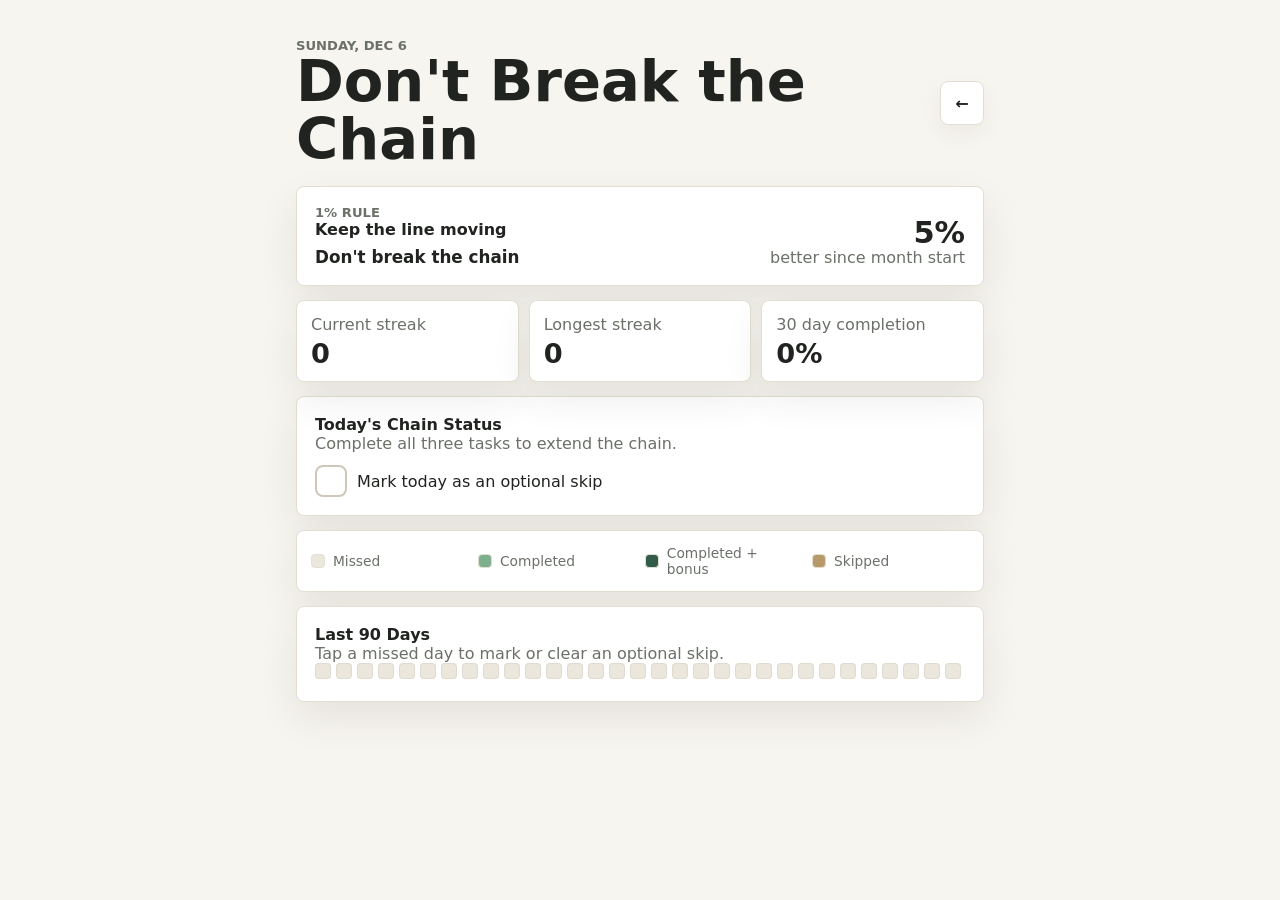
==== chain.html @ 6ca56ead "Add files via upload" ====
<!doctype html>
<html lang="en">
  <head>
    <meta charset="utf-8" />
    <meta name="viewport" content="width=device-width, initial-scale=1, viewport-fit=cover" />
    <meta name="theme-color" content="#f7f5ef" />
    <meta name="apple-mobile-web-app-capable" content="yes" />
    <meta name="apple-mobile-web-app-status-bar-style" content="default" />
    <meta name="apple-mobile-web-app-title" content="Daily Chain" />
    <title>Daily Chain</title>
    <link rel="manifest" href="manifest.webmanifest" />
    <link rel="apple-touch-icon" href="icon.svg" />
    <link rel="icon" href="icon.svg" type="image/svg+xml" />
    <link rel="stylesheet" href="styles.css" />
  </head>
  <body>
    <main class="app-shell chain-shell">
      <header class="topbar">
        <div>
          <p class="eyebrow" id="chainTodayLabel">Today</p>
          <h1>Don't Break the Chain</h1>
        </div>
        <div class="topbar-actions">
          <a class="icon-link" href="index.html" aria-label="Open dashboard" title="Dashboard">&#8592;</a>
        </div>
      </header>

      <section class="chain-hero" aria-labelledby="chainHeroTitle">
        <div>
          <p class="eyebrow">1% Rule</p>
          <h2 id="chainHeroTitle">Keep the line moving</h2>
          <p class="chain-message" id="chainMessage">Don't break the chain.</p>
        </div>
        <div class="chain-month-gain">
          <strong id="monthGain">0%</strong>
          <span>better since month start</span>
        </div>
      </section>

      <section class="chain-stats" aria-label="Streak stats">
        <article class="stat-card">
          <span>Current streak</span>
          <strong id="currentStreak">0</strong>
        </article>
        <article class="stat-card">
          <span>Longest streak</span>
          <strong id="longestStreak">0</strong>
        </article>
        <article class="stat-card">
          <span>30 day completion</span>
          <strong id="completionRate">0%</strong>
        </article>
      </section>

      <section class="chain-today" aria-labelledby="chainTodayTitle">
        <div class="section-heading">
          <div>
            <h2 id="chainTodayTitle">Today's Chain Status</h2>
            <p id="chainTodayStatus">Complete all three tasks to extend the chain.</p>
          </div>
        </div>
        <label class="skip-toggle">
          <input type="checkbox" id="skipToday" />
          <span class="checkmark" aria-hidden="true"></span>
          <span>Mark today as an optional skip</span>
        </label>
      </section>

      <section class="chain-legend" aria-label="Chain legend">
        <span><i class="legend-box level-missed"></i>Missed</span>
        <span><i class="legend-box level-complete"></i>Completed</span>
        <span><i class="legend-box level-bonus"></i>Completed + bonus</span>
        <span><i class="legend-box level-skip"></i>Skipped</span>
      </section>

      <section class="chain-grid-panel" aria-labelledby="chainGridTitle">
        <div class="section-heading">
          <div>
            <h2 id="chainGridTitle">Last 90 Days</h2>
            <p>Tap a missed day to mark or clear an optional skip.</p>
          </div>
        </div>
        <div class="chain-grid-wrap">
          <div class="chain-grid" id="chainGrid"></div>
        </div>
      </section>
    </main>

    <script src="chain.js"></script>
  </body>
</html>
---- styles.css ----
:root {
  color-scheme: light;
  --bg: #f7f5ef;
  --panel: #ffffff;
  --ink: #20231f;
  --muted: #6b7068;
  --line: #e2ded3;
  --bible: #315c48;
  --emt: #b03d35;
  --writing: #315f8c;
  --accent: #315c48;
  --shadow: 0 16px 38px rgba(51, 49, 42, 0.09);
  font-family: Inter, ui-sans-serif, system-ui, -apple-system, BlinkMacSystemFont, "Segoe UI", sans-serif;
}

* {
  box-sizing: border-box;
}

body {
  min-height: 100vh;
  margin: 0;
  background: var(--bg);
  color: var(--ink);
}

button,
input {
  font: inherit;
}

a {
  color: inherit;
  text-decoration: none;
}

.app-shell {
  width: min(100%, 720px);
  min-height: 100vh;
  margin: 0 auto;
  padding: max(18px, env(safe-area-inset-top)) 16px max(24px, env(safe-area-inset-bottom));
}

.topbar {
  display: flex;
  align-items: center;
  justify-content: space-between;
  gap: 16px;
  margin: 4px 0 18px;
}

.topbar-actions {
  display: flex;
  align-items: center;
  gap: 8px;
}

.eyebrow,
h1,
h2,
p {
  margin: 0;
}

.eyebrow {
  color: var(--muted);
  font-size: 0.82rem;
  font-weight: 700;
  text-transform: uppercase;
}

h1 {
  font-size: clamp(2rem, 9vw, 3.6rem);
  line-height: 1;
  letter-spacing: 0;
}

h2 {
  font-size: 1rem;
}

.icon-button {
  display: grid;
  width: 44px;
  height: 44px;
  place-items: center;
  border: 1px solid var(--line);
  border-radius: 8px;
  background: var(--panel);
  color: var(--ink);
  box-shadow: 0 8px 20px rgba(51, 49, 42, 0.06);
}

.icon-link {
  display: grid;
  width: 44px;
  height: 44px;
  place-items: center;
  border: 1px solid var(--line);
  border-radius: 8px;
  background: var(--panel);
  color: var(--ink);
  box-shadow: 0 8px 20px rgba(51, 49, 42, 0.06);
  font-weight: 800;
}

.summary,
.focus-panel,
.weekly,
.history,
.install-note {
  background: var(--panel);
  border: 1px solid var(--line);
  border-radius: 8px;
  box-shadow: var(--shadow);
}

.summary {
  display: flex;
  align-items: center;
  justify-content: space-between;
  gap: 18px;
  padding: 18px;
}

.summary p,
.section-heading p,
.task-card small,
.focus-panel > p,
.install-note p {
  color: var(--muted);
}

.ring {
  display: grid;
  width: 82px;
  aspect-ratio: 1;
  place-items: center;
  border-radius: 50%;
  background: conic-gradient(var(--accent) var(--daily-deg, 0deg), #e9e4d9 0deg);
  font-weight: 800;
}

.ring::before {
  content: "";
  position: absolute;
}

.ring span {
  display: grid;
  width: 62px;
  aspect-ratio: 1;
  place-items: center;
  border-radius: 50%;
  background: var(--panel);
}

.task-list {
  display: grid;
  gap: 10px;
  margin: 14px 0;
}

.task-card {
  display: grid;
  grid-template-columns: 36px 1fr;
  align-items: center;
  gap: 12px;
  min-height: 72px;
  padding: 14px;
  border: 1px solid var(--line);
  border-left: 5px solid var(--category-color);
  border-radius: 8px;
  background: var(--panel);
  box-shadow: 0 10px 24px rgba(51, 49, 42, 0.06);
  -webkit-tap-highlight-color: transparent;
}

.task-card input {
  position: absolute;
  opacity: 0;
  pointer-events: none;
}

.task-card strong,
.task-card small {
  display: block;
}

.task-card strong {
  font-size: 1.05rem;
}

.task-bible {
  --category-color: var(--bible);
}

.task-emt {
  --category-color: var(--emt);
}

.task-writing {
  --category-color: var(--writing);
}

.checkmark {
  display: grid;
  width: 32px;
  aspect-ratio: 1;
  place-items: center;
  border: 2px solid #cfc8ba;
  border-radius: 8px;
  color: #fff;
}

.task-card input:checked + .checkmark {
  border-color: var(--category-color);
  background: var(--category-color);
}

.task-card input:checked + .checkmark::after {
  content: "\2713";
  font-weight: 900;
}

.task-card:has(input:checked) {
  background: color-mix(in srgb, var(--category-color) 9%, white);
}

.focus-panel {
  display: grid;
  gap: 8px;
  margin-bottom: 14px;
  padding: 18px;
  transition: background 180ms ease, border-color 180ms ease, transform 180ms ease;
}

.focus-panel.challenge-complete {
  border-color: color-mix(in srgb, var(--accent) 50%, var(--line));
  background: color-mix(in srgb, var(--accent) 10%, white);
  transform: translateY(-1px);
}

.focus-panel h2 {
  font-size: 1.15rem;
}

.focus-panel > p:not(.eyebrow) {
  color: var(--ink);
  font-size: 1.08rem;
  font-weight: 800;
}

.challenge-status {
  width: fit-content;
  padding: 5px 9px;
  border-radius: 999px;
  background: #eee9df;
  color: var(--muted);
  font-size: 0.78rem;
}

.challenge-complete .challenge-status {
  background: var(--accent);
  color: #fff;
}

.focus-task {
  display: grid;
  grid-template-columns: 32px 1fr;
  align-items: center;
  gap: 10px;
  margin-top: 6px;
  padding-top: 12px;
  border-top: 1px solid var(--line);
  color: var(--muted);
  font-size: 0.95rem;
  line-height: 1.35;
}

.focus-task input {
  position: absolute;
  opacity: 0;
  pointer-events: none;
}

.focus-task input:checked + .checkmark {
  border-color: var(--accent);
  background: var(--accent);
}

.focus-task input:checked + .checkmark::after {
  content: "\2713";
  font-weight: 900;
}

.focus-task:has(input:checked) span:last-child {
  text-decoration: line-through;
  text-decoration-thickness: 2px;
}

.weekly {
  padding: 18px;
}

.section-heading {
  display: flex;
  align-items: flex-start;
  justify-content: space-between;
  gap: 12px;
}

.progress-track {
  height: 12px;
  margin: 16px 0;
  overflow: hidden;
  border-radius: 999px;
  background: #e9e4d9;
}

.progress-track span {
  display: block;
  width: var(--weekly-width, 0%);
  height: 100%;
  border-radius: inherit;
  background: linear-gradient(90deg, var(--bible), var(--writing));
  transition: width 180ms ease;
}

.week-grid {
  display: grid;
  gap: 8px;
}

.day-cell {
  display: grid;
  gap: 5px;
  min-height: 94px;
  padding: 10px;
  border: 1px solid var(--line);
  border-radius: 8px;
  background: #fbfaf6;
}

.day-cell strong {
  font-size: 0.78rem;
}

.day-cell span {
  color: var(--muted);
  font-size: 0.72rem;
}

.day-cell small {
  color: var(--ink);
  font-size: 0.8rem;
  font-weight: 800;
  line-height: 1.2;
}

.day-cell em {
  color: var(--muted);
  font-size: 0.76rem;
  font-style: normal;
  line-height: 1.25;
}

.day-cell b {
  width: fit-content;
  margin-top: 2px;
  padding: 3px 6px;
  border-radius: 999px;
  background: #eee9df;
  color: var(--muted);
  font-size: 0.68rem;
}

.day-cell.challenge-done {
  background: color-mix(in srgb, var(--accent) 8%, white);
}

.day-cell.challenge-done b {
  background: var(--accent);
  color: #fff;
}

.day-cell.today {
  border-color: var(--accent);
}

.history {
  margin-top: 14px;
  padding: 18px;
}

.history-list {
  display: grid;
  gap: 8px;
  margin-top: 14px;
}

.history-item {
  display: flex;
  align-items: center;
  justify-content: space-between;
  gap: 12px;
  padding: 12px;
  border: 1px solid var(--line);
  border-radius: 8px;
  background: #fbfaf6;
}

.history-item strong,
.history-item span {
  display: block;
}

.history-item span {
  color: var(--muted);
  font-size: 0.78rem;
}

.install-note {
  margin-top: 14px;
  padding: 14px 16px;
  font-size: 0.9rem;
}

.chain-shell {
  padding-bottom: max(28px, env(safe-area-inset-bottom));
}

.chain-hero,
.chain-today,
.chain-grid-panel,
.chain-legend,
.stat-card {
  background: var(--panel);
  border: 1px solid var(--line);
  border-radius: 8px;
  box-shadow: var(--shadow);
}

.chain-hero {
  display: flex;
  align-items: flex-end;
  justify-content: space-between;
  gap: 18px;
  padding: 18px;
}

.chain-message {
  margin-top: 8px;
  color: var(--ink);
  font-size: 1.05rem;
  font-weight: 800;
}

.chain-month-gain {
  text-align: right;
}

.chain-month-gain strong {
  display: block;
  font-size: 1.9rem;
  line-height: 1;
}

.chain-month-gain span,
.stat-card span,
.chain-grid-panel p,
.chain-today p {
  color: var(--muted);
}

.chain-stats {
  display: grid;
  gap: 10px;
  margin: 14px 0;
}

.stat-card {
  padding: 14px;
}

.stat-card strong {
  display: block;
  margin-top: 6px;
  font-size: 1.7rem;
  line-height: 1;
}

.chain-today,
.chain-grid-panel {
  padding: 18px;
}

.skip-toggle {
  display: grid;
  grid-template-columns: 32px 1fr;
  align-items: center;
  gap: 10px;
  margin-top: 12px;
}

.skip-toggle input {
  position: absolute;
  opacity: 0;
  pointer-events: none;
}

.skip-toggle input:checked + .checkmark {
  border-color: #917043;
  background: #917043;
}

.skip-toggle input:checked + .checkmark::after {
  content: "\2713";
  font-weight: 900;
}

.chain-legend {
  display: grid;
  grid-template-columns: repeat(2, minmax(0, 1fr));
  gap: 10px;
  margin: 14px 0;
  padding: 14px;
  font-size: 0.86rem;
  color: var(--muted);
}

.chain-legend span {
  display: flex;
  align-items: center;
  gap: 8px;
}

.legend-box {
  width: 14px;
  height: 14px;
  border-radius: 4px;
  border: 1px solid var(--line);
}

.chain-grid-wrap {
  overflow-x: auto;
  padding-bottom: 4px;
}

.chain-grid {
  display: grid;
  grid-template-columns: repeat(13, 16px);
  grid-auto-rows: 16px;
  grid-auto-flow: column;
  gap: 5px;
  width: fit-content;
}

.chain-cell {
  width: 16px;
  height: 16px;
  border-radius: 4px;
  border: 1px solid rgba(32, 35, 31, 0.06);
  background: #ece7dd;
  cursor: pointer;
}

.chain-cell.today {
  outline: 2px solid var(--ink);
  outline-offset: 2px;
}

.chain-cell:focus-visible {
  outline: 2px solid var(--ink);
  outline-offset: 2px;
}

.chain-cell.locked {
  cursor: default;
}

.level-missed {
  background: #ece7dd;
}

.level-complete {
  background: #7fb08e;
}

.level-bonus {
  background: #315c48;
}

.level-skip {
  background: #b89a6a;
}

@media (min-width: 680px) {
  .chain-stats {
    grid-template-columns: repeat(3, minmax(0, 1fr));
  }

  .chain-legend {
    grid-template-columns: repeat(4, minmax(0, 1fr));
  }
}

@media (min-width: 680px) {
  .app-shell {
    padding-top: 34px;
  }

  .task-list {
    grid-template-columns: repeat(3, 1fr);
  }

  .task-card {
    grid-template-columns: 1fr;
    align-content: start;
    min-height: 132px;
  }

  .week-grid {
    grid-template-columns: repeat(7, minmax(0, 1fr));
  }

  .day-cell {
    min-height: 164px;
  }
}
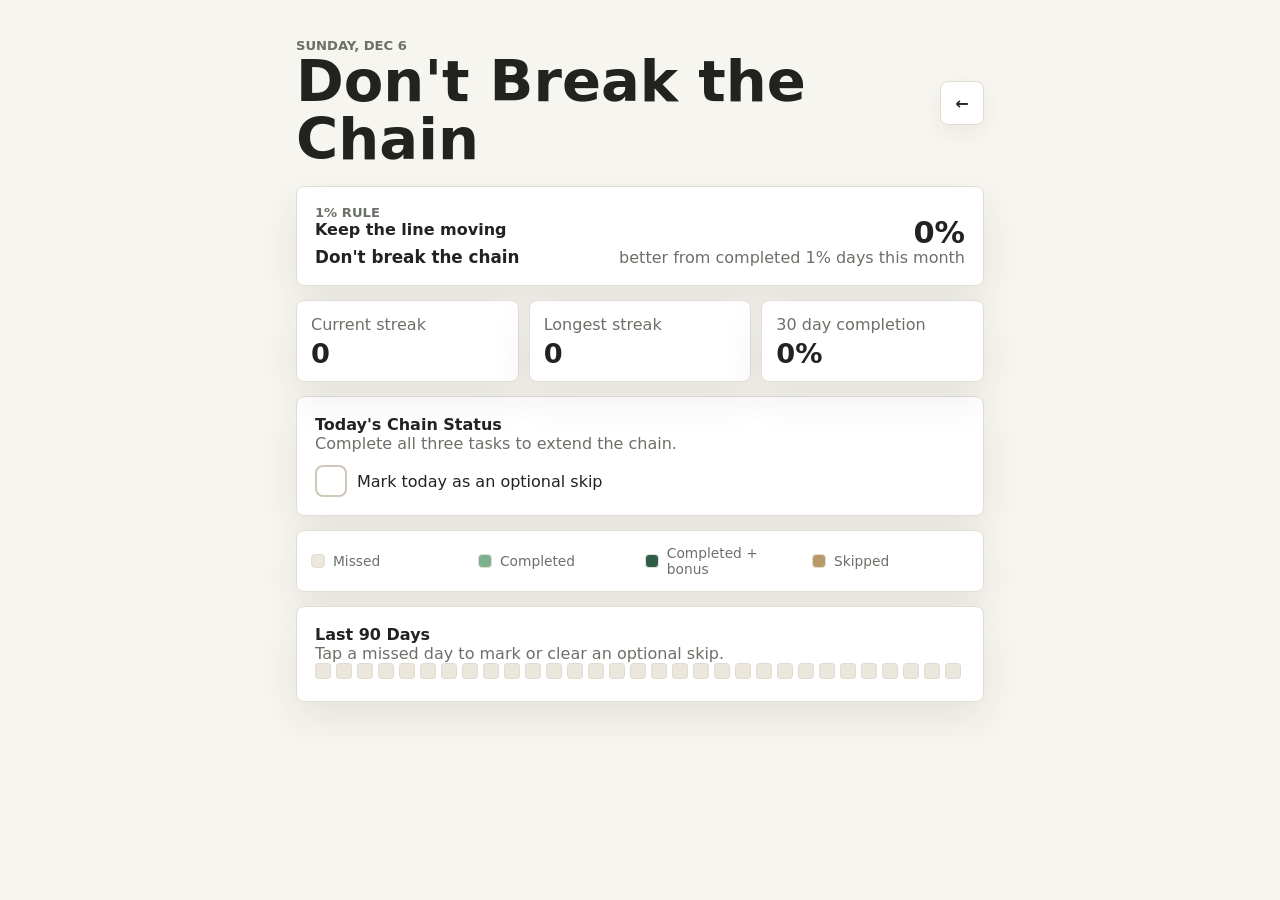
==== commit 073d6e7e: "Add files via upload" ====
--- a/chain.html
+++ b/chain.html
@@ -33,7 +33,7 @@
         </div>
         <div class="chain-month-gain">
           <strong id="monthGain">0%</strong>
-          <span>better since month start</span>
+          <span>better from completed 1% days this month</span>
         </div>
       </section>
 
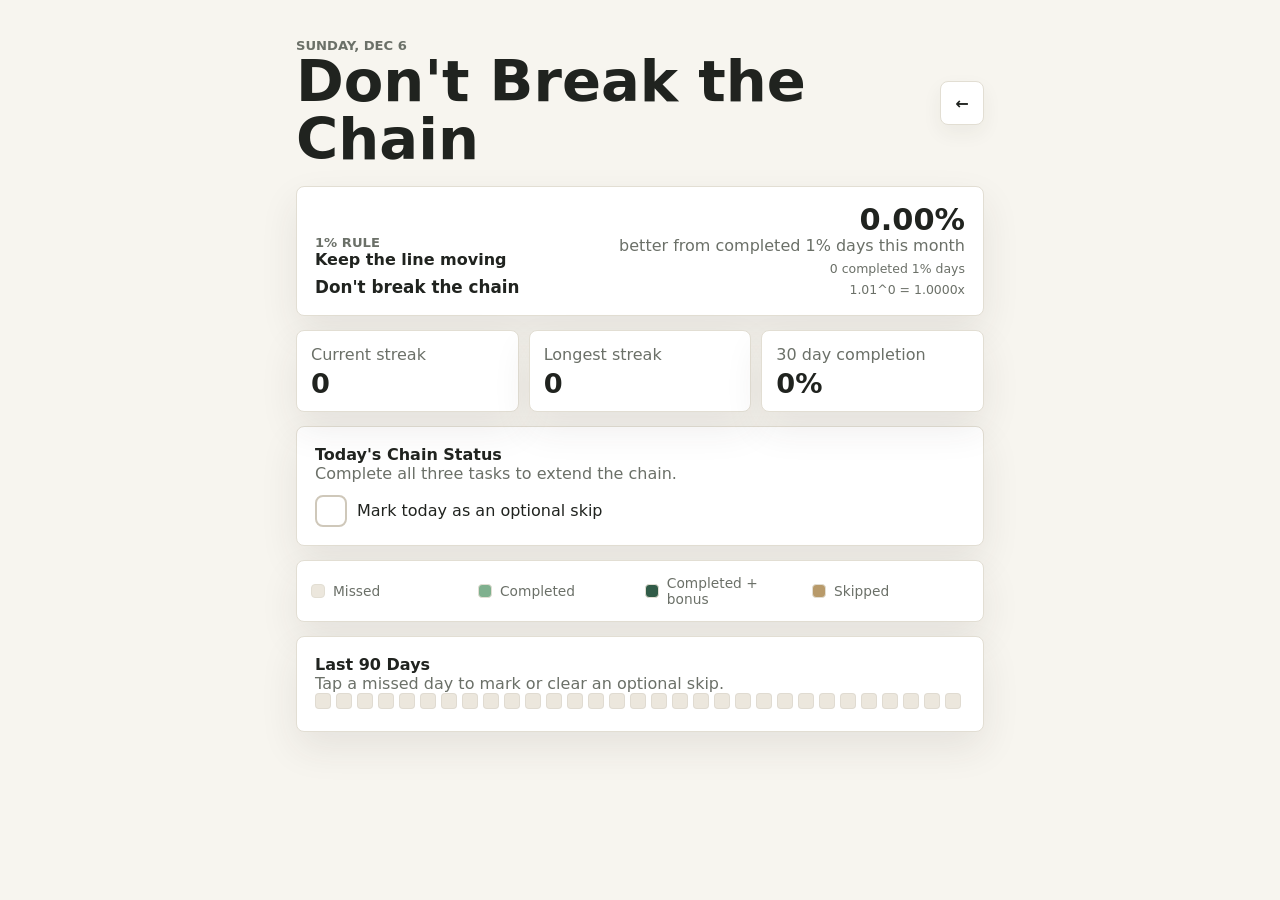
==== commit 585a3d9a: "Add files via upload" ====
--- a/chain.html
+++ b/chain.html
@@ -32,8 +32,10 @@
           <p class="chain-message" id="chainMessage">Don't break the chain.</p>
         </div>
         <div class="chain-month-gain">
-          <strong id="monthGain">0%</strong>
+          <strong id="monthGain">0.00%</strong>
           <span>better from completed 1% days this month</span>
+          <small id="monthGainMeta">0 completed 1% days</small>
+          <small id="monthGainFormula">1.01^0 = 1.0000x</small>
         </div>
       </section>
 
--- a/styles.css
+++ b/styles.css
@@ -473,6 +473,13 @@
   color: var(--muted);
 }
 
+.chain-month-gain small {
+  display: block;
+  margin-top: 6px;
+  color: var(--muted);
+  font-size: 0.78rem;
+}
+
 .chain-stats {
   display: grid;
   gap: 10px;
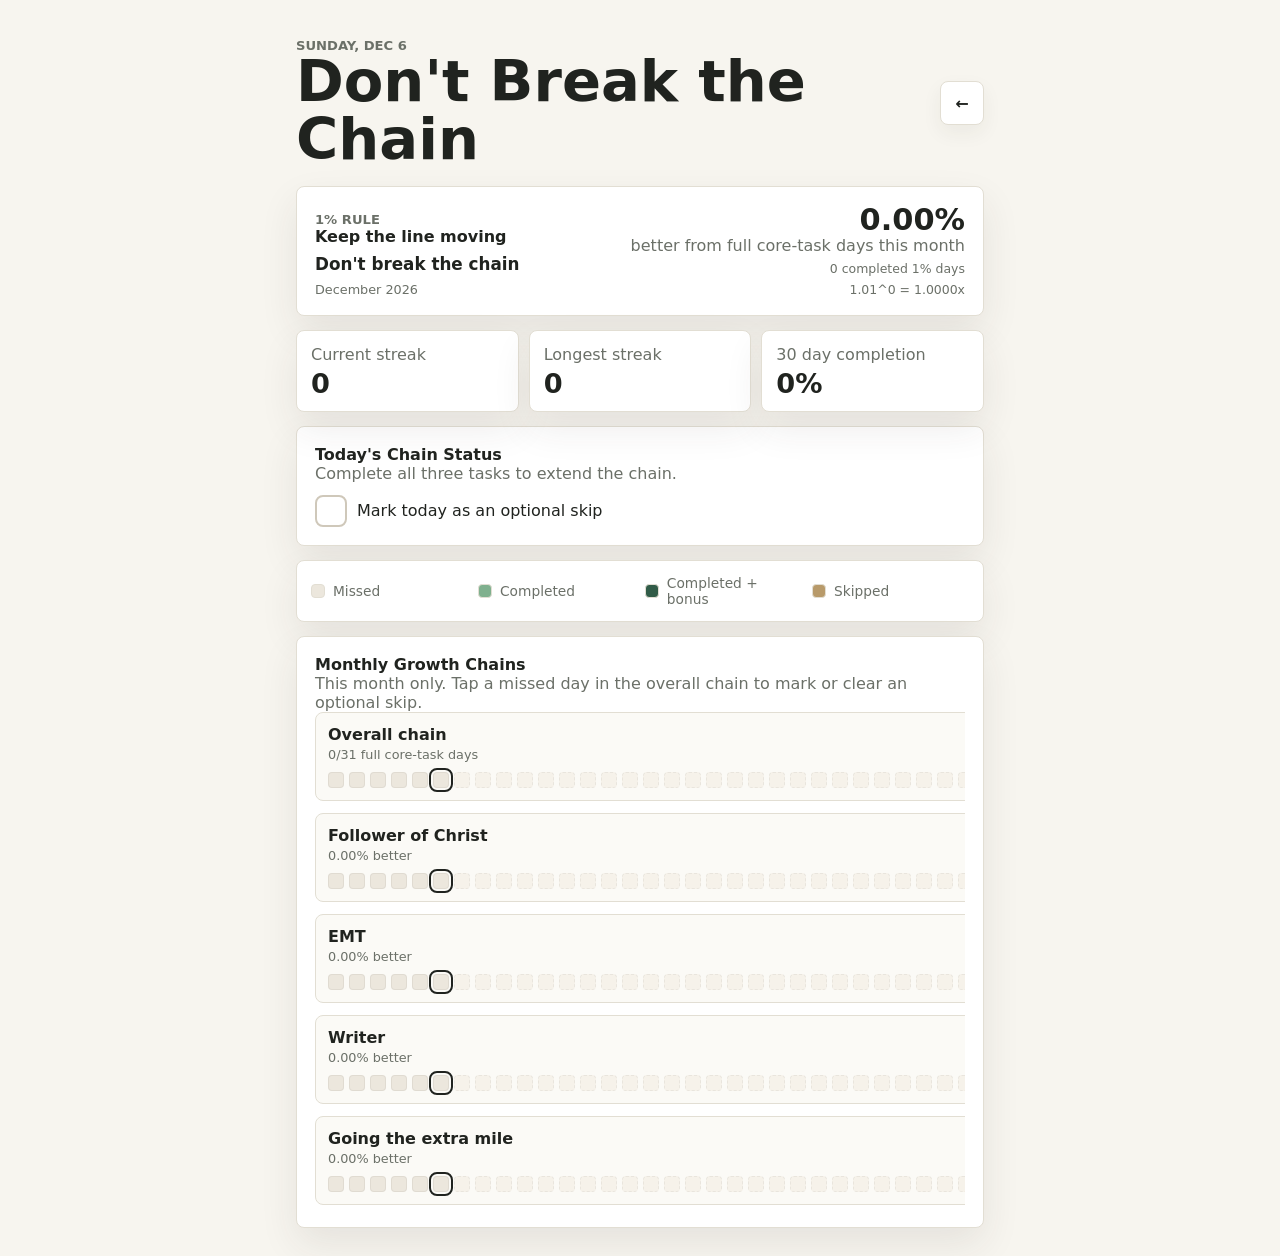
==== commit 8e6b0867: "Add files via upload" ====
--- a/chain.html
+++ b/chain.html
@@ -30,10 +30,11 @@
           <p class="eyebrow">1% Rule</p>
           <h2 id="chainHeroTitle">Keep the line moving</h2>
           <p class="chain-message" id="chainMessage">Don't break the chain.</p>
+          <small class="chain-month-label" id="chainMonthLabel">This month</small>
         </div>
         <div class="chain-month-gain">
           <strong id="monthGain">0.00%</strong>
-          <span>better from completed 1% days this month</span>
+          <span>better from full core-task days this month</span>
           <small id="monthGainMeta">0 completed 1% days</small>
           <small id="monthGainFormula">1.01^0 = 1.0000x</small>
         </div>
@@ -78,12 +79,46 @@
       <section class="chain-grid-panel" aria-labelledby="chainGridTitle">
         <div class="section-heading">
           <div>
-            <h2 id="chainGridTitle">Last 90 Days</h2>
-            <p>Tap a missed day to mark or clear an optional skip.</p>
+            <h2 id="chainGridTitle">Monthly Growth Chains</h2>
+            <p id="chainGridSubtitle">This month only. Tap a missed day in the overall chain to mark or clear an optional skip.</p>
           </div>
         </div>
-        <div class="chain-grid-wrap">
-          <div class="chain-grid" id="chainGrid"></div>
+        <div class="chain-grid-wrap chain-grid-stack">
+          <article class="habit-panel">
+            <div class="habit-copy">
+              <strong>Overall chain</strong>
+              <span id="overallHabitMeta">0 completed days</span>
+            </div>
+            <div class="chain-grid month-grid" id="chainGrid"></div>
+          </article>
+          <article class="habit-panel">
+            <div class="habit-copy">
+              <strong>Follower of Christ</strong>
+              <span id="bibleGain">0.00% better</span>
+            </div>
+            <div class="chain-grid month-grid" id="bibleGrid"></div>
+          </article>
+          <article class="habit-panel">
+            <div class="habit-copy">
+              <strong>EMT</strong>
+              <span id="emtGain">0.00% better</span>
+            </div>
+            <div class="chain-grid month-grid" id="emtGrid"></div>
+          </article>
+          <article class="habit-panel">
+            <div class="habit-copy">
+              <strong>Writer</strong>
+              <span id="writingGain">0.00% better</span>
+            </div>
+            <div class="chain-grid month-grid" id="writingGrid"></div>
+          </article>
+          <article class="habit-panel">
+            <div class="habit-copy">
+              <strong>Going the extra mile</strong>
+              <span id="bonusGain">0.00% better</span>
+            </div>
+            <div class="chain-grid month-grid" id="bonusGrid"></div>
+          </article>
         </div>
       </section>
     </main>
--- a/styles.css
+++ b/styles.css
@@ -456,6 +456,13 @@
   font-weight: 800;
 }
 
+.chain-month-label {
+  display: block;
+  margin-top: 8px;
+  color: var(--muted);
+  font-size: 0.8rem;
+}
+
 .chain-month-gain {
   text-align: right;
 }
@@ -554,6 +561,31 @@
   padding-bottom: 4px;
 }
 
+.chain-grid-stack {
+  display: grid;
+  gap: 12px;
+}
+
+.habit-panel {
+  display: grid;
+  gap: 10px;
+  padding: 12px;
+  border: 1px solid var(--line);
+  border-radius: 8px;
+  background: #fbfaf6;
+}
+
+.habit-copy strong,
+.habit-copy span {
+  display: block;
+}
+
+.habit-copy span {
+  margin-top: 3px;
+  color: var(--muted);
+  font-size: 0.8rem;
+}
+
 .chain-grid {
   display: grid;
   grid-template-columns: repeat(13, 16px);
@@ -561,6 +593,10 @@
   grid-auto-flow: column;
   gap: 5px;
   width: fit-content;
+}
+
+.month-grid {
+  grid-template-columns: repeat(7, 16px);
 }
 
 .chain-cell {
@@ -602,6 +638,11 @@
   background: #b89a6a;
 }
 
+.level-future {
+  background: #f6f2ea;
+  border-style: dashed;
+}
+
 @media (min-width: 680px) {
   .chain-stats {
     grid-template-columns: repeat(3, minmax(0, 1fr));
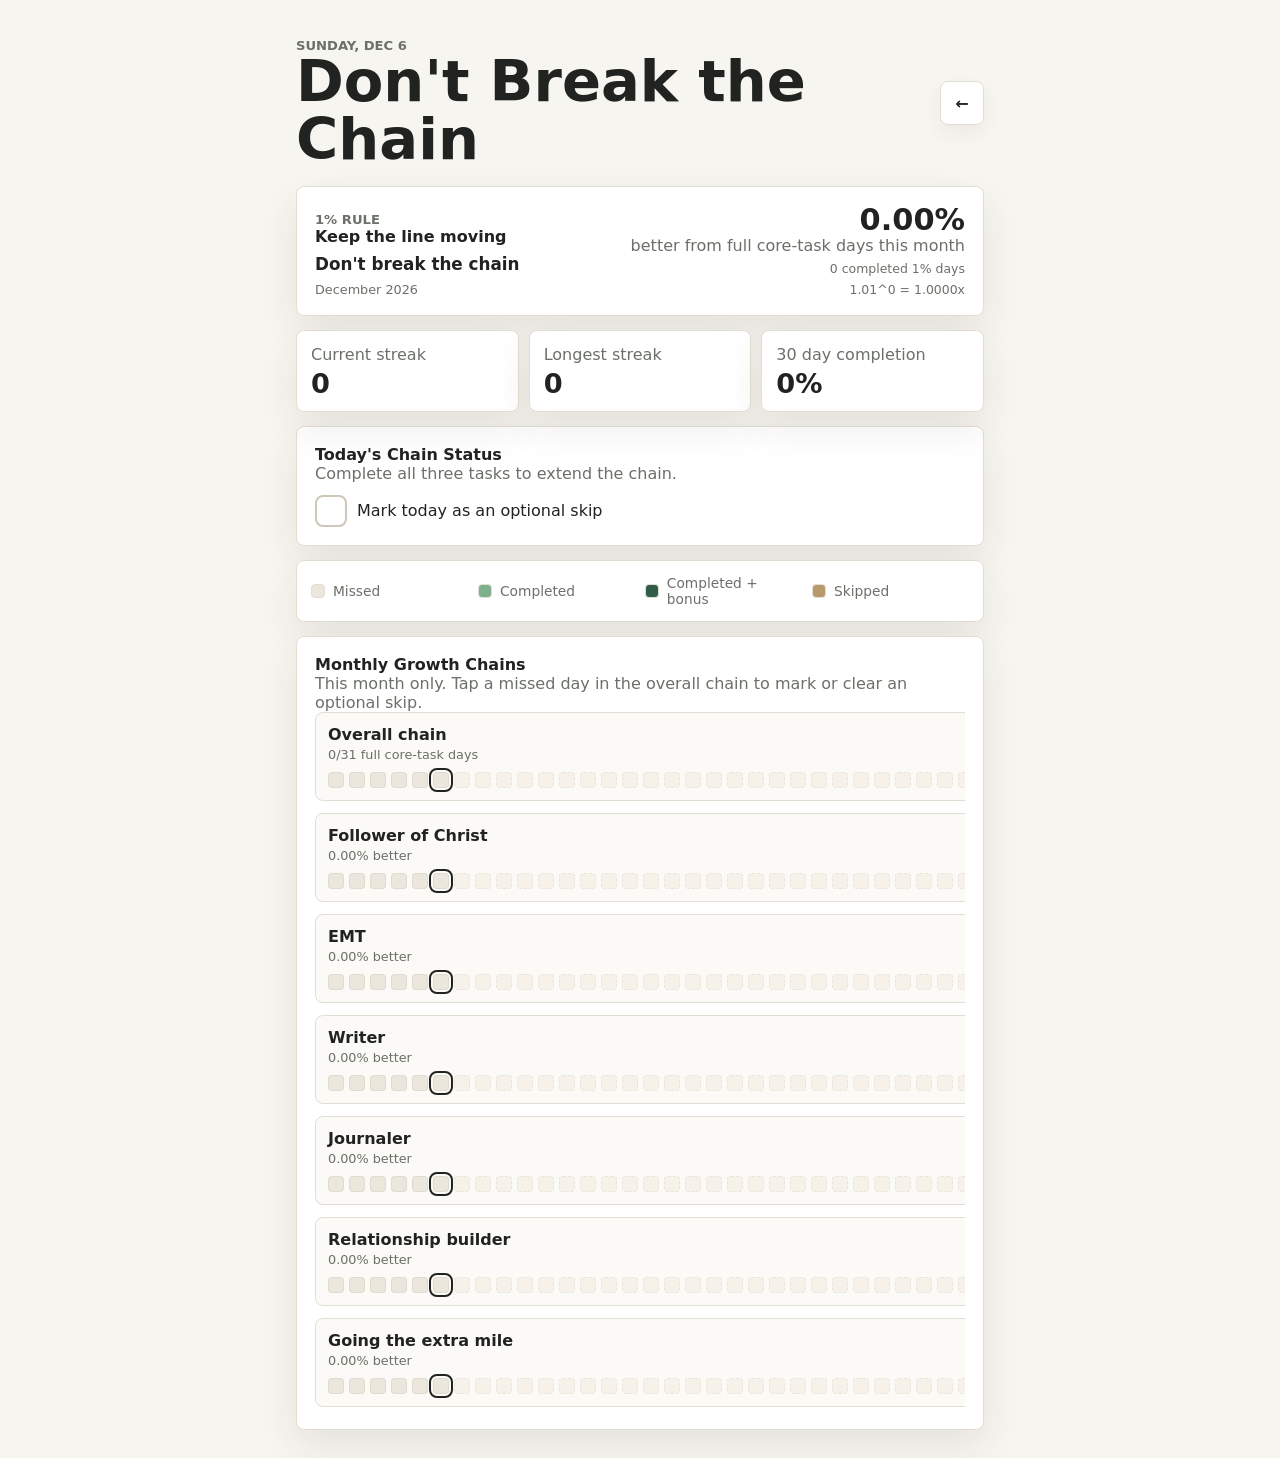
==== commit 049e9f17: "Add files via upload" ====
--- a/chain.html
+++ b/chain.html
@@ -114,6 +114,20 @@
           </article>
           <article class="habit-panel">
             <div class="habit-copy">
+              <strong>Journaler</strong>
+              <span id="journalGain">0.00% better</span>
+            </div>
+            <div class="chain-grid month-grid" id="journalGrid"></div>
+          </article>
+          <article class="habit-panel">
+            <div class="habit-copy">
+              <strong>Relationship builder</strong>
+              <span id="relationshipGain">0.00% better</span>
+            </div>
+            <div class="chain-grid month-grid" id="relationshipGrid"></div>
+          </article>
+          <article class="habit-panel">
+            <div class="habit-copy">
               <strong>Going the extra mile</strong>
               <span id="bonusGain">0.00% better</span>
             </div>
--- a/styles.css
+++ b/styles.css
@@ -8,6 +8,8 @@
   --bible: #315c48;
   --emt: #b03d35;
   --writing: #315f8c;
+  --journal: #7a5c3c;
+  --relationship: #8c4b73;
   --accent: #315c48;
   --shadow: 0 16px 38px rgba(51, 49, 42, 0.09);
   font-family: Inter, ui-sans-serif, system-ui, -apple-system, BlinkMacSystemFont, "Segoe UI", sans-serif;
@@ -201,6 +203,14 @@
 
 .task-writing {
   --category-color: var(--writing);
+}
+
+.task-journal {
+  --category-color: var(--journal);
+}
+
+.task-relationship {
+  --category-color: var(--relationship);
 }
 
 .checkmark {
@@ -659,7 +669,7 @@
   }
 
   .task-list {
-    grid-template-columns: repeat(3, 1fr);
+    grid-template-columns: repeat(2, 1fr);
   }
 
   .task-card {
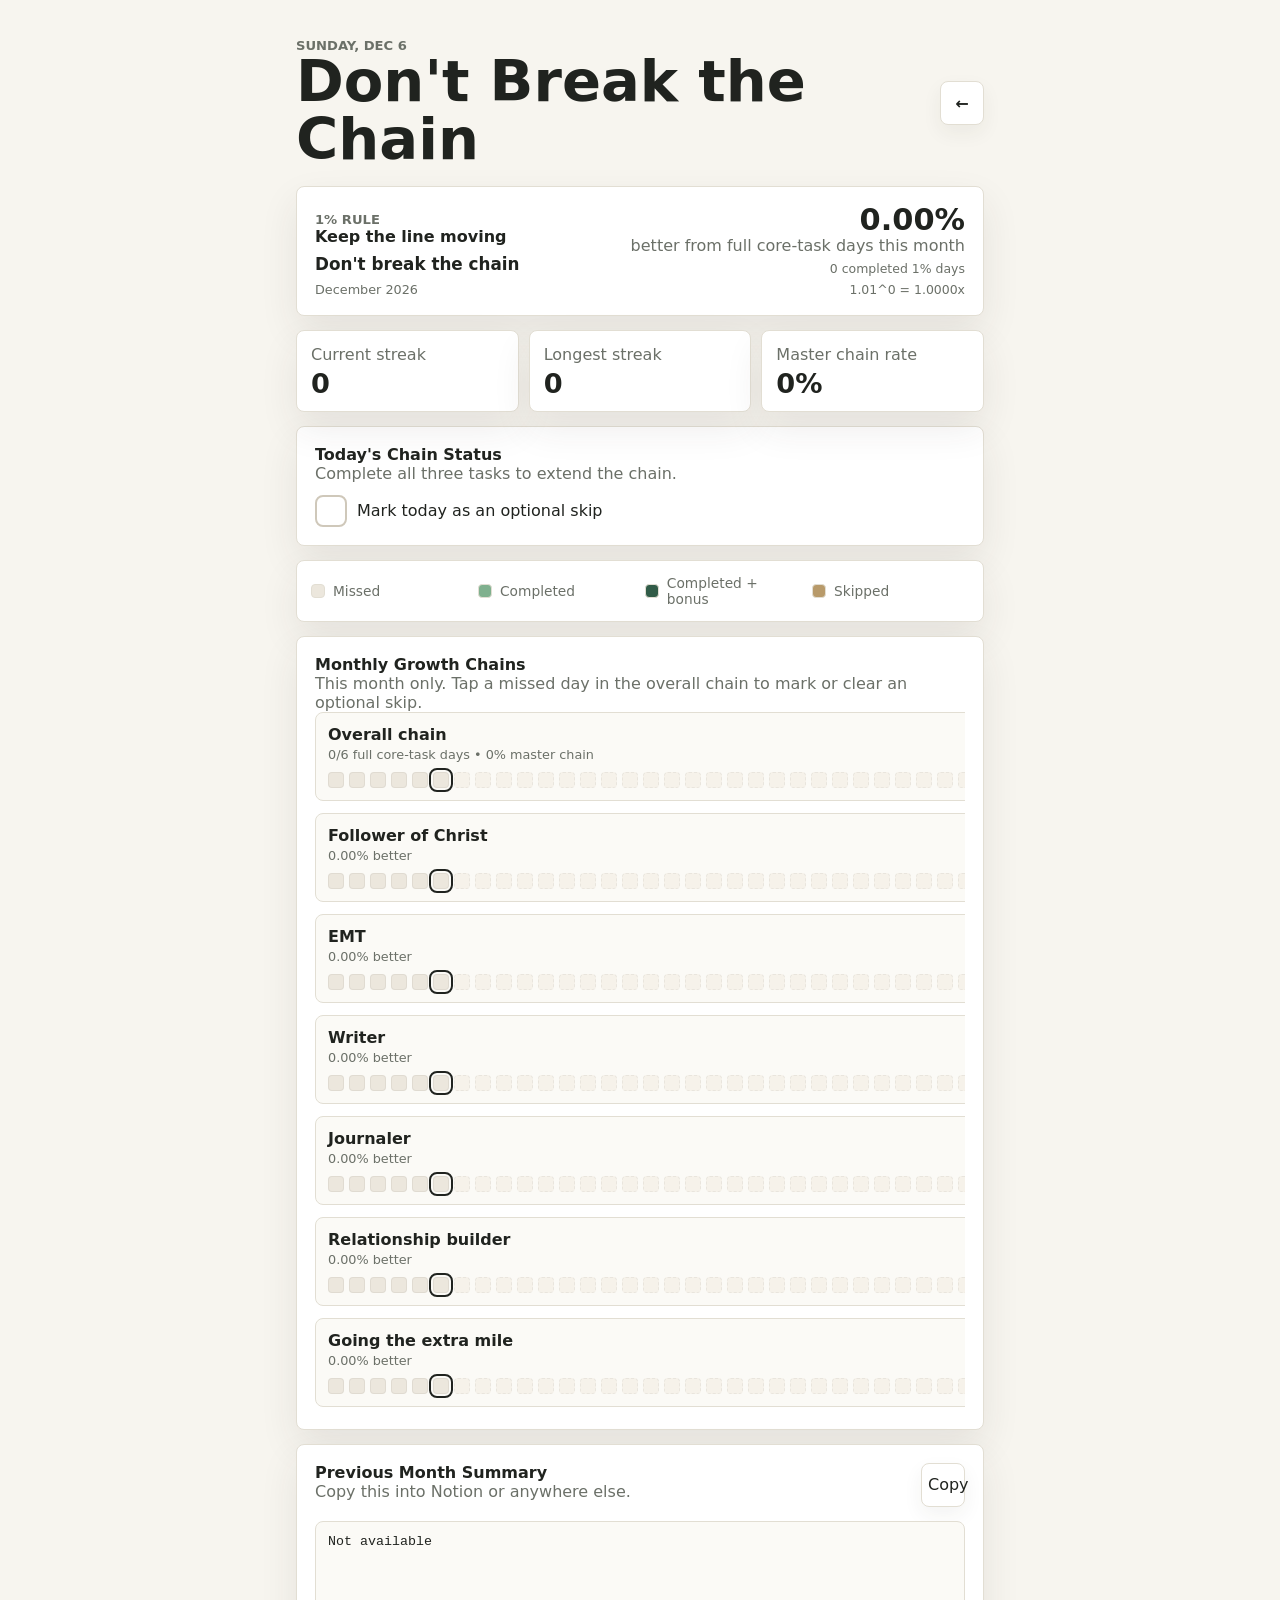
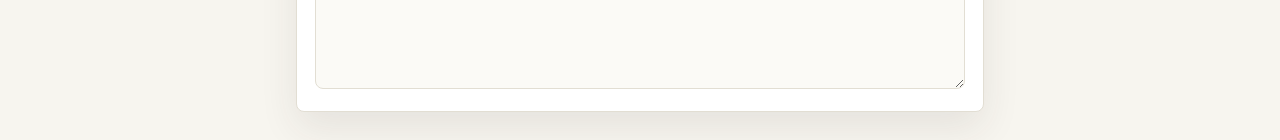
==== commit ee40675b: "Add files via upload" ====
--- a/chain.html
+++ b/chain.html
@@ -50,7 +50,7 @@
           <strong id="longestStreak">0</strong>
         </article>
         <article class="stat-card">
-          <span>30 day completion</span>
+          <span id="masterRateLabel">Master chain rate</span>
           <strong id="completionRate">0%</strong>
         </article>
       </section>
@@ -135,6 +135,19 @@
           </article>
         </div>
       </section>
+
+      <section class="chain-notes" aria-labelledby="chainNotesTitle">
+        <div class="section-heading">
+          <div>
+            <h2 id="chainNotesTitle">Previous Month Summary</h2>
+            <p>Copy this into Notion or anywhere else.</p>
+          </div>
+          <button class="icon-button" id="copyMonthSummary" type="button" aria-label="Copy previous month summary" title="Copy summary">
+            <span aria-hidden="true">Copy</span>
+          </button>
+        </div>
+        <textarea class="summary-output" id="monthSummaryOutput" readonly>Not available</textarea>
+      </section>
     </main>
 
     <script src="chain.js"></script>
--- a/styles.css
+++ b/styles.css
@@ -443,6 +443,7 @@
 .chain-hero,
 .chain-today,
 .chain-grid-panel,
+.chain-notes,
 .chain-legend,
 .stat-card {
   background: var(--panel);
@@ -515,8 +516,25 @@
 }
 
 .chain-today,
-.chain-grid-panel {
+.chain-grid-panel,
+.chain-notes {
   padding: 18px;
+}
+
+.chain-notes {
+  margin-top: 14px;
+}
+
+.summary-output {
+  width: 100%;
+  min-height: 168px;
+  margin-top: 14px;
+  padding: 12px;
+  border: 1px solid var(--line);
+  border-radius: 8px;
+  background: #fbfaf6;
+  color: var(--ink);
+  resize: vertical;
 }
 
 .skip-toggle {
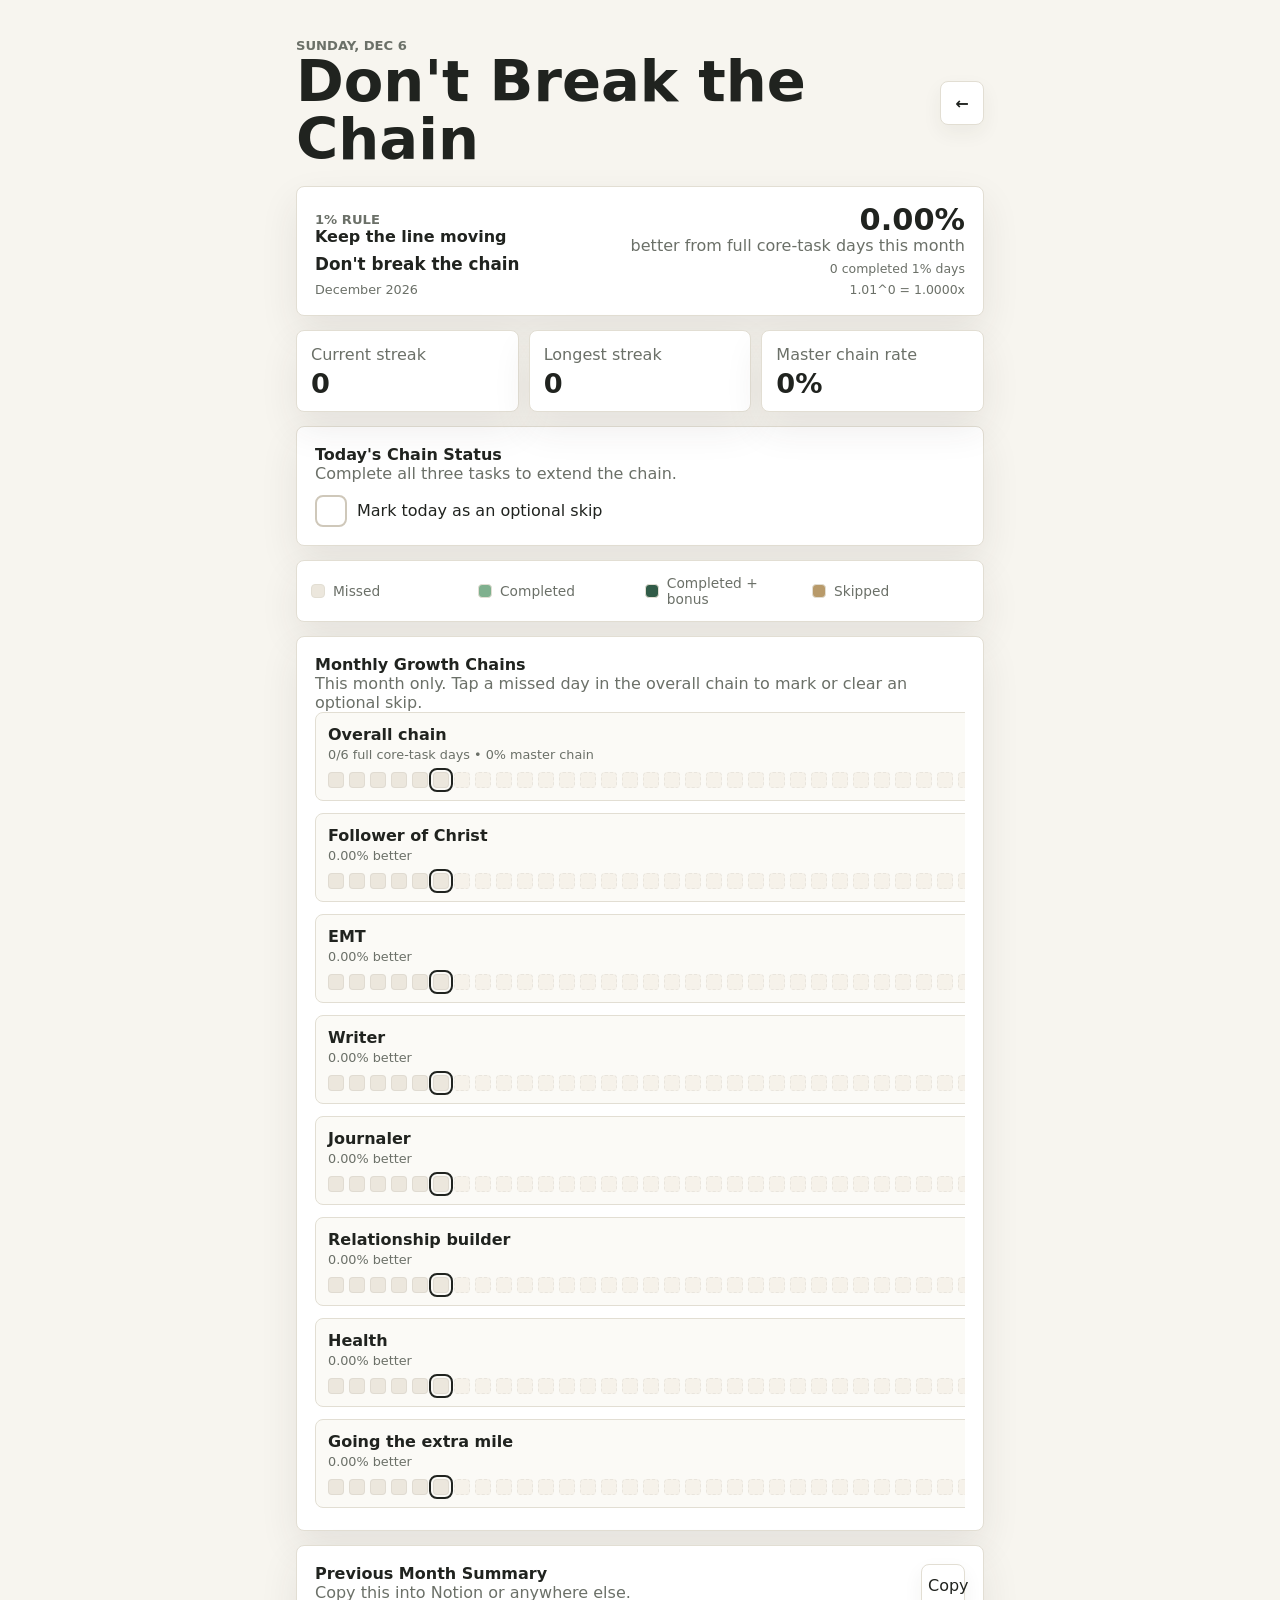
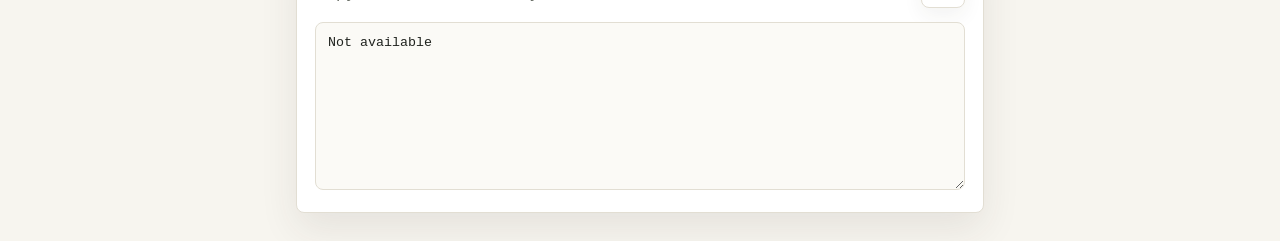
==== commit f34f8780: "Add files via upload" ====
--- a/chain.html
+++ b/chain.html
@@ -128,6 +128,13 @@
           </article>
           <article class="habit-panel">
             <div class="habit-copy">
+              <strong>Health</strong>
+              <span id="healthGain">0.00% better</span>
+            </div>
+            <div class="chain-grid month-grid" id="healthGrid"></div>
+          </article>
+          <article class="habit-panel">
+            <div class="habit-copy">
               <strong>Going the extra mile</strong>
               <span id="bonusGain">0.00% better</span>
             </div>
--- a/styles.css
+++ b/styles.css
@@ -10,6 +10,7 @@
   --writing: #315f8c;
   --journal: #7a5c3c;
   --relationship: #8c4b73;
+  --health: #4e7f57;
   --accent: #315c48;
   --shadow: 0 16px 38px rgba(51, 49, 42, 0.09);
   font-family: Inter, ui-sans-serif, system-ui, -apple-system, BlinkMacSystemFont, "Segoe UI", sans-serif;
@@ -211,6 +212,10 @@
 
 .task-relationship {
   --category-color: var(--relationship);
+}
+
+.task-health {
+  --category-color: var(--health);
 }
 
 .checkmark {
